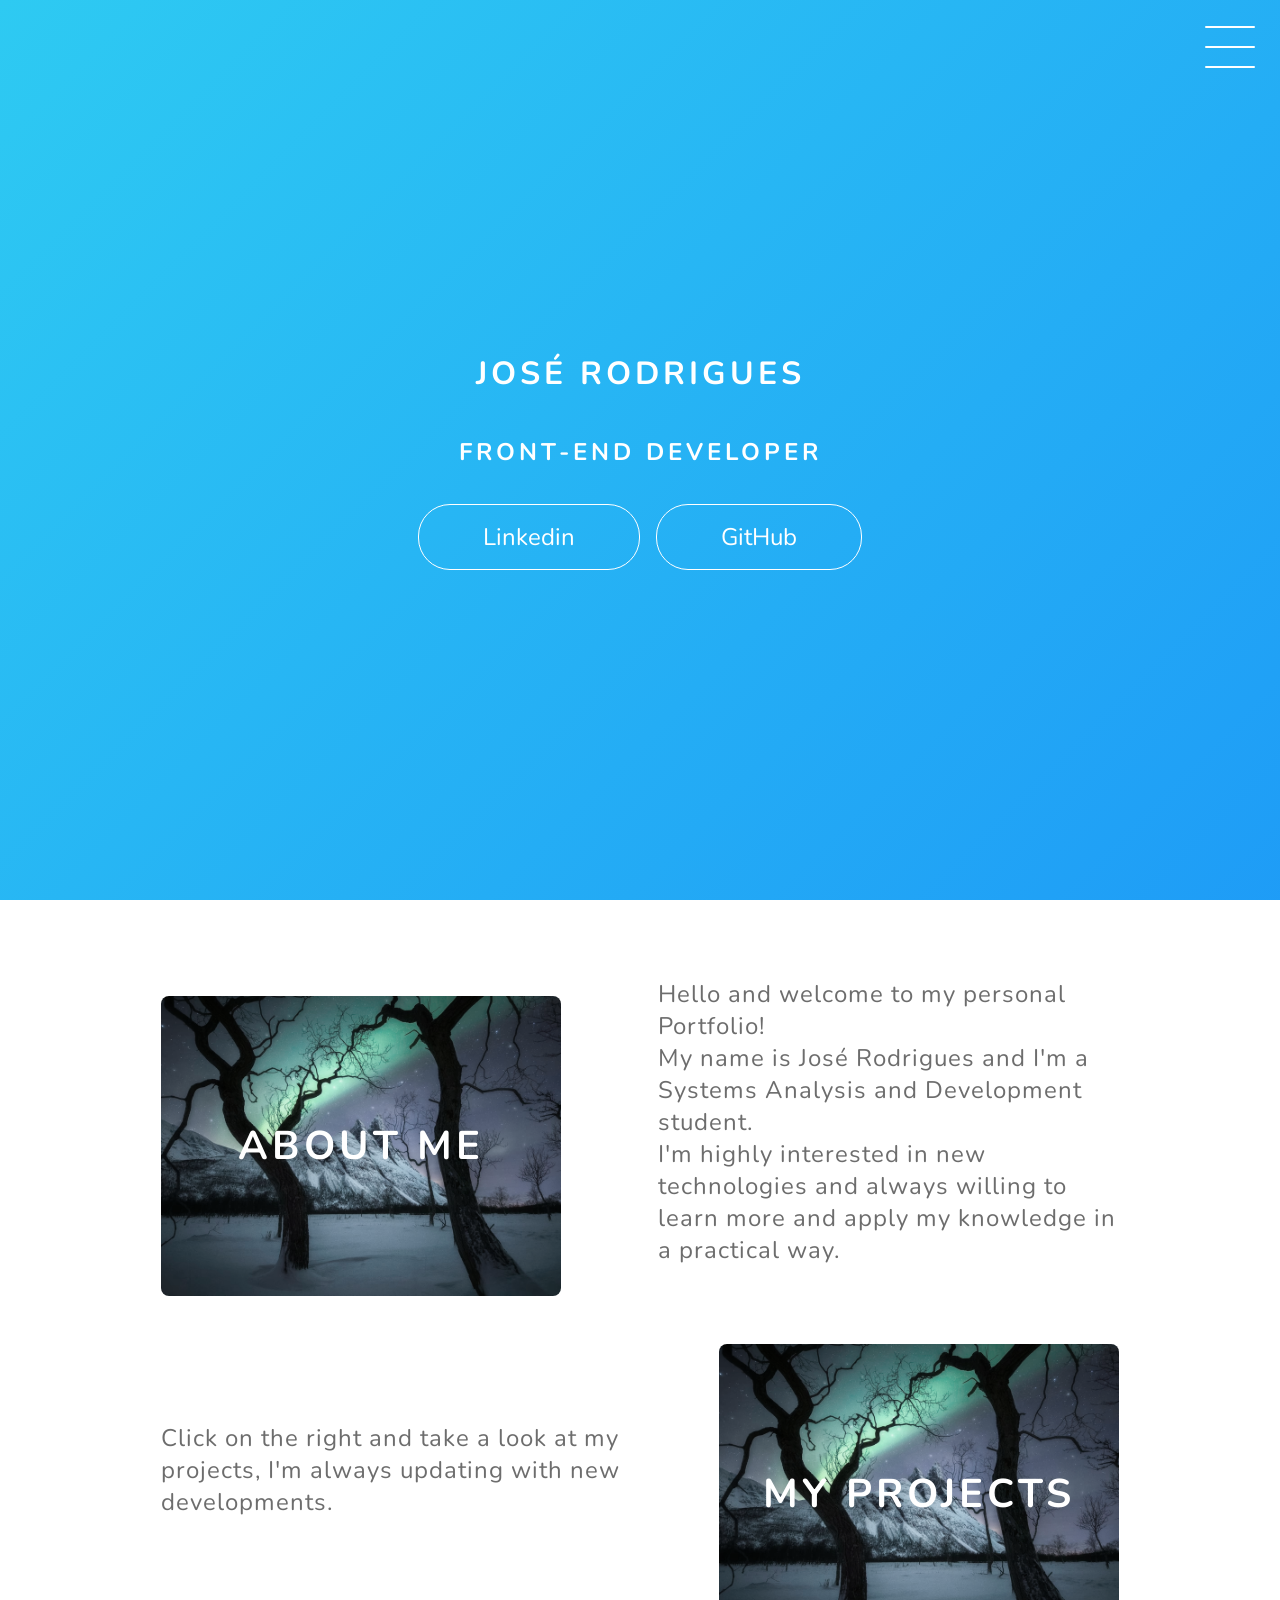
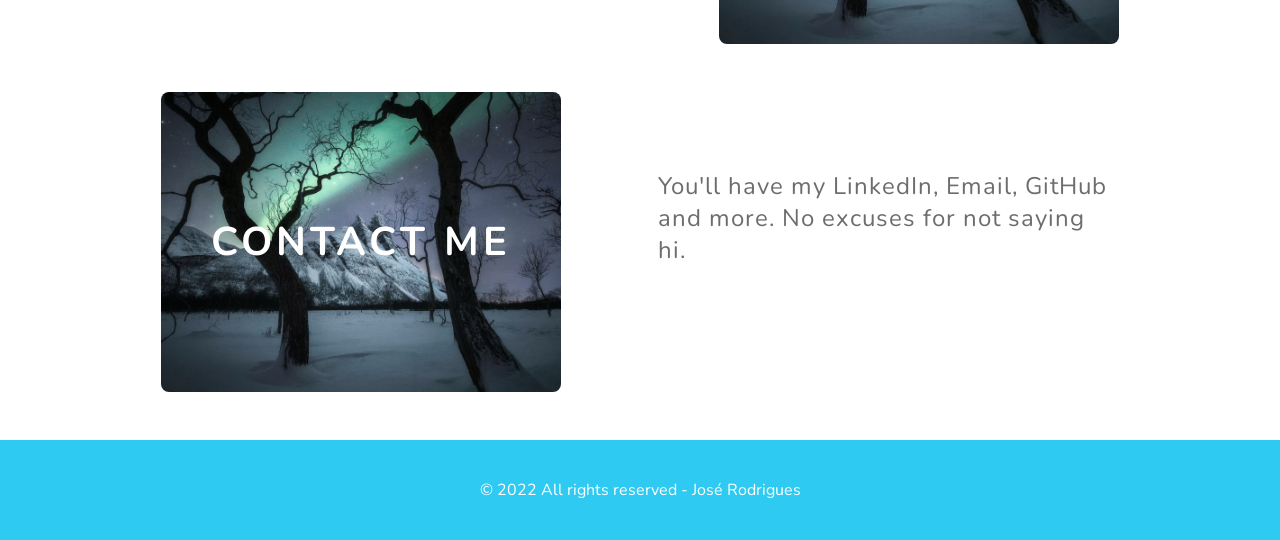
==== portugues.html @ 573254d4 "Landing page" ====
<!DOCTYPE html>
<html lang="pt-BR">
<head>
    <meta charset="UTF-8">
    <meta http-equiv="X-UA-Compatible" content="IE=edge">
    <meta name="viewport" content="width=device-width, initial-scale=1.0">
    <link rel="stylesheet" href="assets/css/styles.css">
    <title>José Rodrigues</title>
</head>
<body>
    <header class="header-wrapper">
        <div class="header">
            <div class="checkbox-container">
                <div class="checkbox-wrapper">
                    <input type="checkbox" id="toggle">
                    <label class="checkbox" for="toggle">
                        <div class="trace"></div>
                        <div class="trace"></div>
                        <div class="trace"></div>
                    </label>
                    <div class="menu"></div>
                    <nav class="menu-items">
                        <ul>
                            <li>
                                <a href="#">Home</a>
                            </li>
                            <li>
                                <a href="#">About</a>
                            </li>
                            <li>
                                <a href="#">Projects</a>
                            </li>
                        </ul>
                    </nav>
                </div>
            </div>
        </div>
        <h1>José Rodrigues</h1>
        <h2>Front-end Developer</h2>
        <div class="social-media">
            <a href="https://www.linkedin.com/in/jos%C3%A9-rodrigues-dos-santos-neto-5b7430237/" target="_blank">Linkedin</a>
            <a href="https://github.com/jrsnetodev" target="_blank">GitHub</a>
        </div>
    </header>
    <main class="container">
        <div class="card-container">
            <div class="card">
                <div class="card-wrapper">
                    <h2>About me</h2>
                    <p>A little bit about me</p>
                </div>
            </div>
            <div class="card-text">
                Hello and welcome to my personal Portfolio!<br>
                My name is José Rodrigues and I'm a Systems Analysis and Development student.<br>
                I'm highly interested in new technologies and always willing to learn more and apply my knowledge in a practical way.
            </div>
        </div>
        <div class="card-container">
            <div class="card-text">
                Click on the right and take a look at my projects, I'm always updating with new developments.
            </div>
            <div class="card">
                <div class="card-wrapper">
                    <h2>My projects</h2>
                    <p>Take a look at my projects</p>
                </div>
            </div>
        </div>
        <div class="card-container">
            <div class="card">
                <div class="card-wrapper">
                    <h2>Contact me</h2>
                    <p>Don't be shy contact me</p>
                </div>
            </div>
            <div class="card-text">
                You'll have my LinkedIn, Email, GitHub and more. No excuses for not saying hi.
            </div>
        </div>
    </main>
    <footer class="footer">
        © 2022 All rights reserved - José Rodrigues
    </footer>
</body>
</html>
---- assets/css/styles.css ----
@import url('https://fonts.googleapis.com/css2?family=Montserrat:wght@900&family=Nunito:wght@300&family=Open+Sans:ital,wght@0,400;0,700;1,400&family=Ubuntu:ital,wght@0,300;0,400;0,500;0,700;1,300;1,400;1,500;1,700&display=swap');

body {
    padding: 0;
    margin: 0;
    color: #ffffff;
    font-family: 'Nunito', sans-serif;
}
/* HEADER */
.header-wrapper {
    height: 100vh;
    width: 100%;
    background: linear-gradient(-45deg, #0539ca, #0F4FFB, #198DF8, #2ECAF2);
    background-size: 400% 400%;
    display: flex;
    flex-direction: column;
    align-items: center;
    justify-content: center;
    position: relative;
    animation: backgroundTransition 8s ease-in-out infinite;
}
h1 {
    text-transform: uppercase;
    letter-spacing: 4px;
}
h2 {
    text-transform: uppercase;
    letter-spacing: 4px;
}
.social-media {
    margin-top: 1rem;
    display: flex;
}
.social-media a {
    text-decoration: none;
    color: #ffffff;
    font-size: 24px;
    margin: 0 8px;
    padding: 1rem 4rem;
    border: 1px solid #ffffff;
    border-radius: 32px;
    min-width: 4rem;
    display: flex;
    justify-content: center;
    align-items: center;
    transition: 0.5s cubic-bezier(0.55, 0.025, 0.675, 0.97);
}
a:hover {
    color: #0F4FFB;
    background-color: #ffffff;
}
@keyframes backgroundTransition {
    0% {
        background-position: 0% 80%;
    }
    50% {
        background-position: 80% 100%;
    }
    100% {
        background-position: 0% 90%;
    }
}
/* MENU HAMBURGUER */
.checkbox-container {
    display: flex;
    justify-content: center;
    align-items: center;
    position: fixed;
    top: 0;
    right: 0;
    z-index: 999;
}
.checkbox {
    height: 100px;
    width: 100px;
    position: absolute;
    top: 0;
    right: 0;
    display: flex;
    justify-content: center;
    cursor: pointer;
    z-index: 9999;
    transition: 400ms ease-in-out 0s;
}
.checkbox .trace {
    width: 50px;
    height: 2px;
    background-color: #ffffff;
    position: absolute;
    border-radius: 4px;
    transition: 0.5s ease-in-out;
}
.checkbox .trace:nth-child(1){
    top: 26px;
    transform: rotate(0);
}
.checkbox .trace:nth-child(2){
    top: 46px;
    transform: rotate(0);
}
.checkbox .trace:nth-child(3){
    top: 66px;
    transform: rotate(0);
}
#toggle {
    display: none;
}
/* MENU */
.menu {
    position: absolute;
    top: 28px;
    right: 30px;
    background: transparent;
    height: 40px;
    width: 40px;
    border-radius: 50%;
    z-index: -1;
    transition: 400ms ease-in-out 0s;
}
.menu-items {
    position: fixed;
    top: 0;
    left: 0;
    width: 100%;
    height: 100vh;
    display: flex;
    justify-content: center;
    align-items: center;
    z-index: 2;
    opacity: 0;
    visibility: hidden;
    transition: 400ms ease-in-out 0s;
}
.menu-items ul {
    list-style-type: none;
}
.menu-items ul li a {
    margin: 10px 0;
    color: #0F4FFB;
    text-decoration: none;
    text-transform: uppercase;
    letter-spacing: 4px;
    font-size: 40px;
}
/* ANIMAÇÃO DO MENU */
#toggle:checked + .checkbox .trace:nth-child(1) {
    transform: rotate(45deg);
    background-color: #0F4FFB;
    top: 47px;
}
#toggle:checked + .checkbox .trace:nth-child(2) {
    transform: translate(-100px);
    width: 30px;
    visibility: hidden;
    opacity: 0;
}
#toggle:checked + .checkbox .trace:nth-child(3) {
    transform: rotate(-45deg);
    background-color: #0F4FFB;
    top: 48px;
}
#toggle:checked + .checkbox {
    background-color: white;
}
#toggle:checked ~ .menu {
    z-index: 1;
    top: -100vh;
    right: -50vw;
    width: 155vw;
    height: 250vh;
    background-color: #ffffff;
}
#toggle:checked ~ .menu-items {
    visibility: visible;
    opacity: 1;
}
/* CARDS STYLES */
.container {
    width: 100%;
    height: auto;
    display: flex;
    flex-direction: column;
    justify-content: space-evenly;
    align-items: center;
    margin: 3rem 0;
}
.card-container {
    display: flex;
    align-items: center;
    justify-content: space-evenly;
    width: 90%;
}
.card {
    height: 300px;
    width: 400px;
    border-radius: 8px;
    margin: 3rem 0 0 0;
    background-image: url(../images/landscape.avif);
    background-position: center;
    background-repeat: no-repeat;
    background-size: cover;
    display: flex;
    justify-content: center;
    align-items: center;
    filter: grayscale(0.5);
    color: #ffffff;
    cursor: pointer;
    transition: 0.3s;
}
.card-text {
    width: 40%;
/*     font-family: sans-serif; */
    letter-spacing: 1px;
    color: rgb(109, 109, 109);
    font-size: 1.5rem;
}
.card-wrapper {
    text-align: center;
    display: flex;
    flex-direction: column;
    justify-content: center;
    align-items: center;
    position: relative;
}
.card-wrapper::before{
    content: '';
    position: absolute;
    height: 100px;
    width: 100px;
    display: block;
    border: 1px solid #ffffff;
    opacity: 0;
    transition: 0.3s;
    border-radius: 8px;
}
.card-wrapper h2 {
    font-size: 40px;
    text-transform: uppercase;
    letter-spacing: 4px;
    margin: 0;
    transition: 0.3s;
}
.card-wrapper p {
    font-size: 0;
    visibility: hidden;
    opacity: 0;
    font-weight: bold;
    text-transform: uppercase;
    transition: 0.3s;
}
.card:hover > .card-wrapper::before {
    height: 250px;
    width: 350px;
    opacity: 1;
}
.card:hover > .card-wrapper p {
    font-size: 14px;
    opacity: 1;
    visibility: visible;
}
.card:hover {
    filter: unset;
}
/* FOOTER */
.footer {
    height: 100px;
    width: 100%;
    display: flex;
    justify-content: center;
    align-items: center;
    background-color: #2ECAF2;
}
/* RESPONSIVO */
@media (max-width: 800px) {
    .social-media {
        display: flex;
        flex-direction: column;
    }
    .container {
        margin-top: 0;
    }
    .card-container {
        flex-direction: column;
    }
    .container .card-container:nth-child(1),
    .container .card-container:nth-child(3) {
        flex-direction: column-reverse;
    }
    .card {
        height: 250px;
        width: 250px;
    }
    .card-text {
        width: 90%;
        margin-top: 2rem;
        text-align: center;
    }
    .card:hover > .card-wrapper::before {
        height: 190px;
        width: 190px;
    }
}
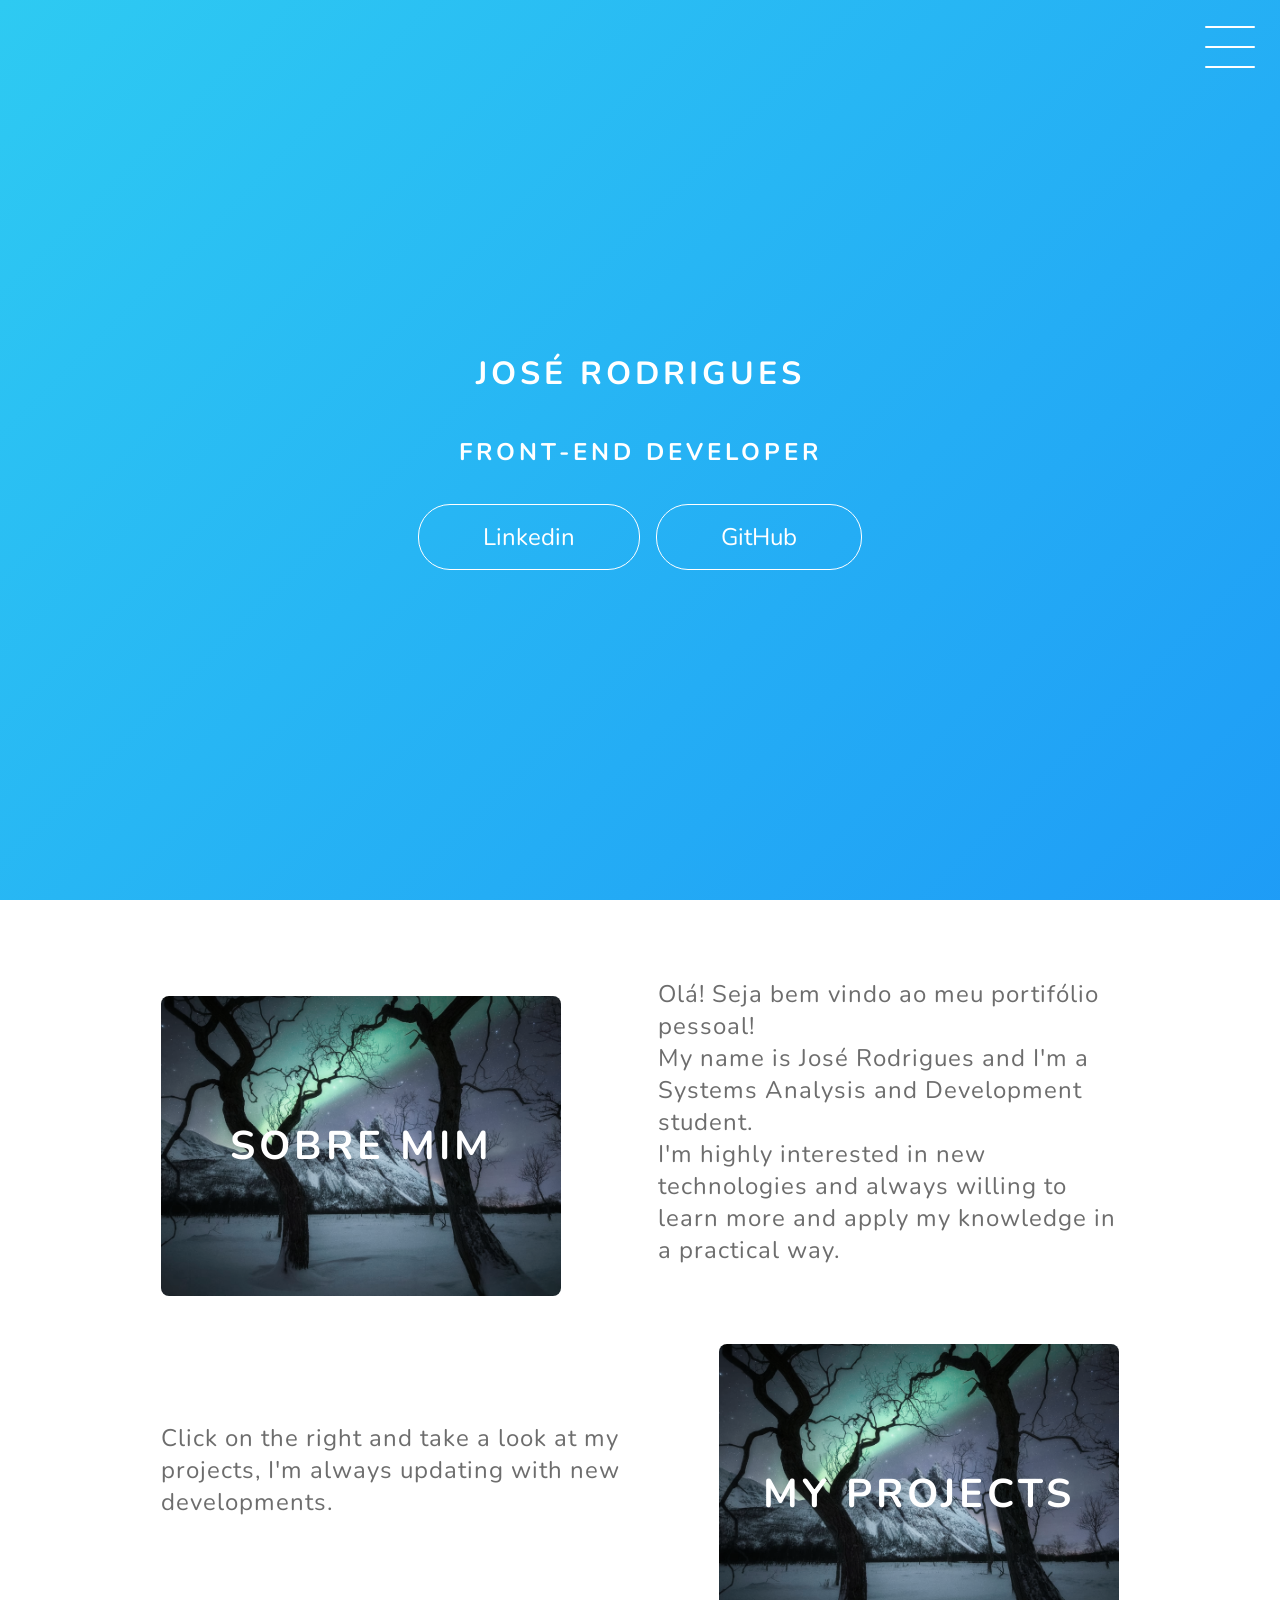
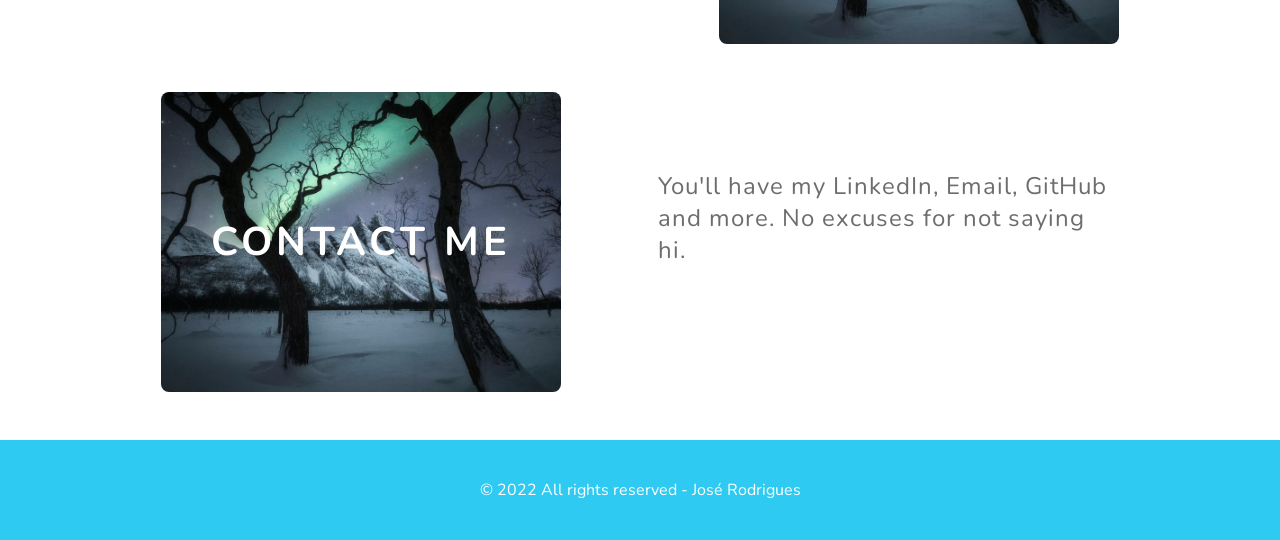
==== commit 11bd231c: "Landing page" ====
--- a/portugues.html
+++ b/portugues.html
@@ -25,10 +25,10 @@
                                 <a href="#">Home</a>
                             </li>
                             <li>
-                                <a href="#">About</a>
+                                <a href="#">Sobre</a>
                             </li>
                             <li>
-                                <a href="#">Projects</a>
+                                <a href="#">Projetos</a>
                             </li>
                         </ul>
                     </nav>
@@ -46,12 +46,12 @@
         <div class="card-container">
             <div class="card">
                 <div class="card-wrapper">
-                    <h2>About me</h2>
-                    <p>A little bit about me</p>
+                    <h2>Sobre mim</h2>
+                    <p>Um pouco sobre mim</p>
                 </div>
             </div>
             <div class="card-text">
-                Hello and welcome to my personal Portfolio!<br>
+                Olá! Seja bem vindo ao meu portifólio pessoal!<br>
                 My name is José Rodrigues and I'm a Systems Analysis and Development student.<br>
                 I'm highly interested in new technologies and always willing to learn more and apply my knowledge in a practical way.
             </div>
--- a/assets/css/styles.css
+++ b/assets/css/styles.css
@@ -19,6 +19,16 @@
     position: relative;
     animation: backgroundTransition 8s ease-in-out infinite;
 }
+/* Botões de linguagem */
+#botao-ingles {
+    position: absolute;
+    top: 26px;
+}
+#botao-portugues {
+    position: absolute;
+    top: 26px;
+}
+
 h1 {
     text-transform: uppercase;
     letter-spacing: 4px;
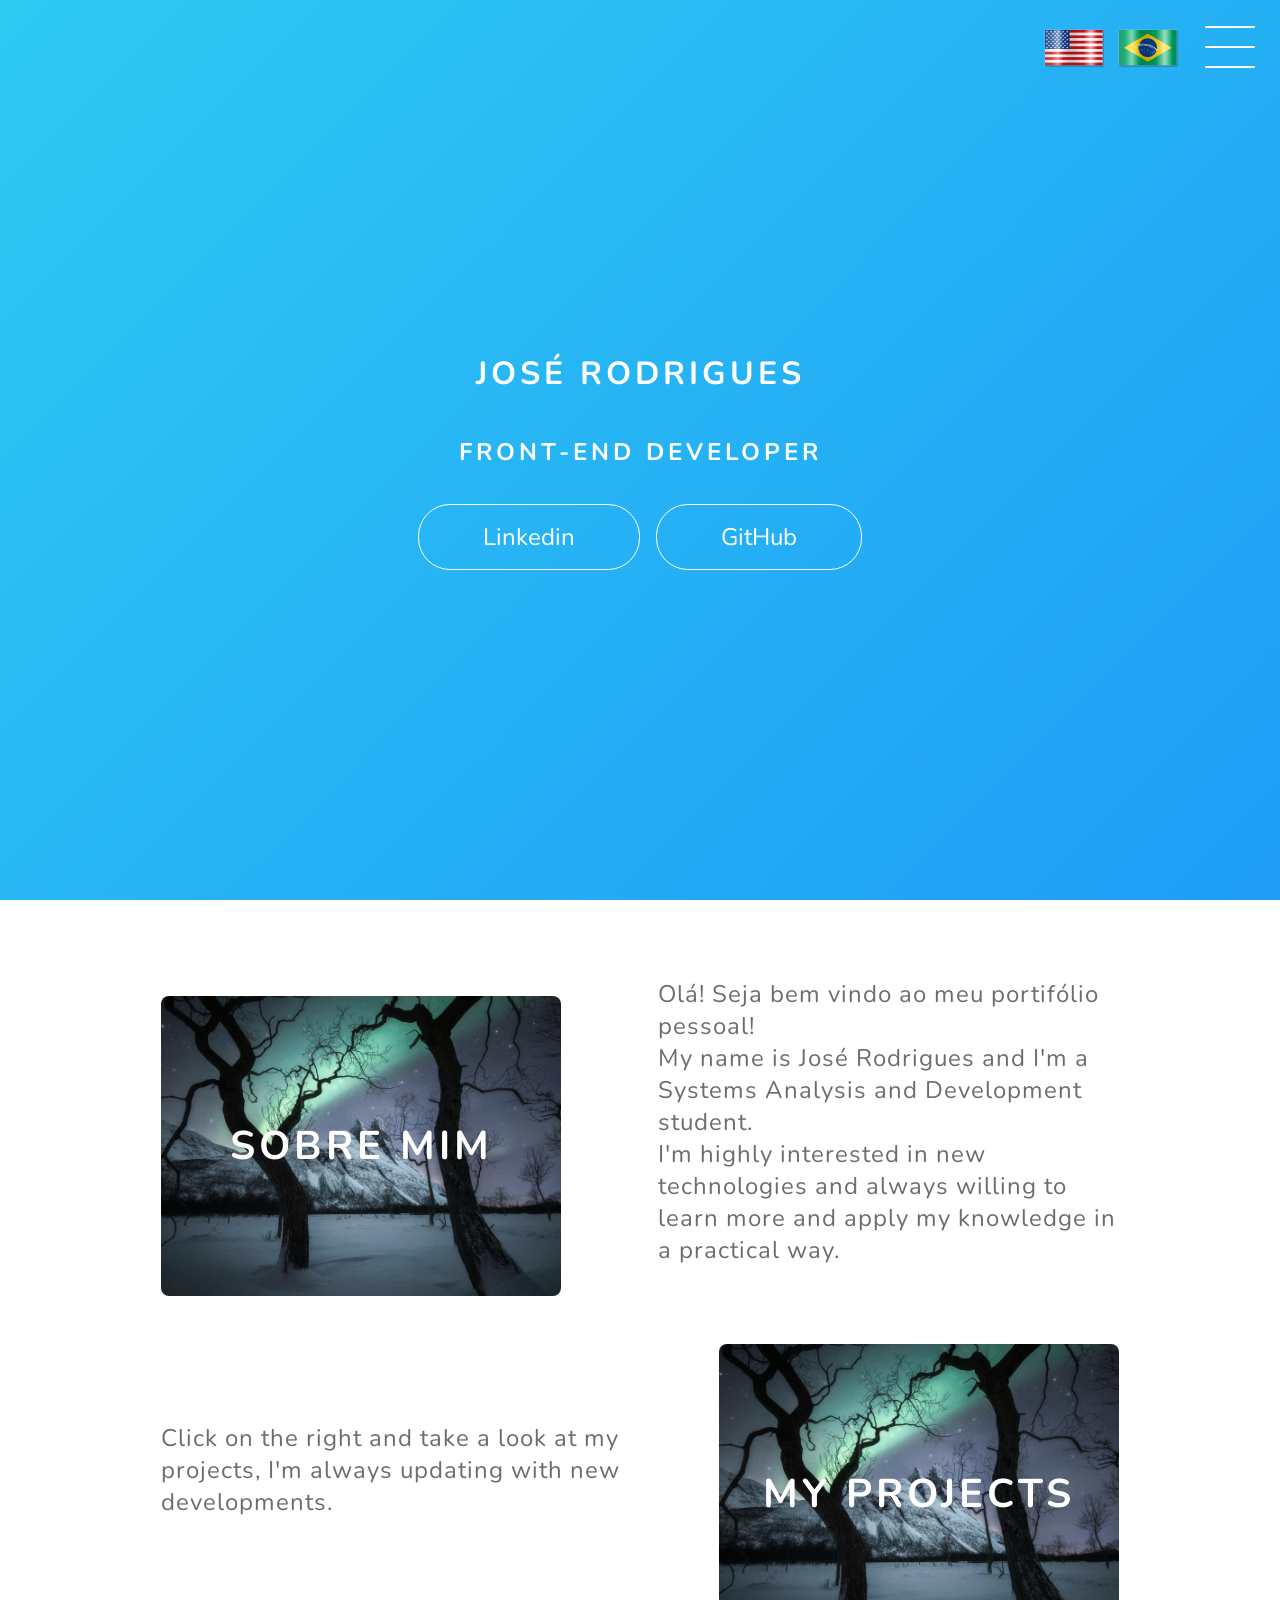
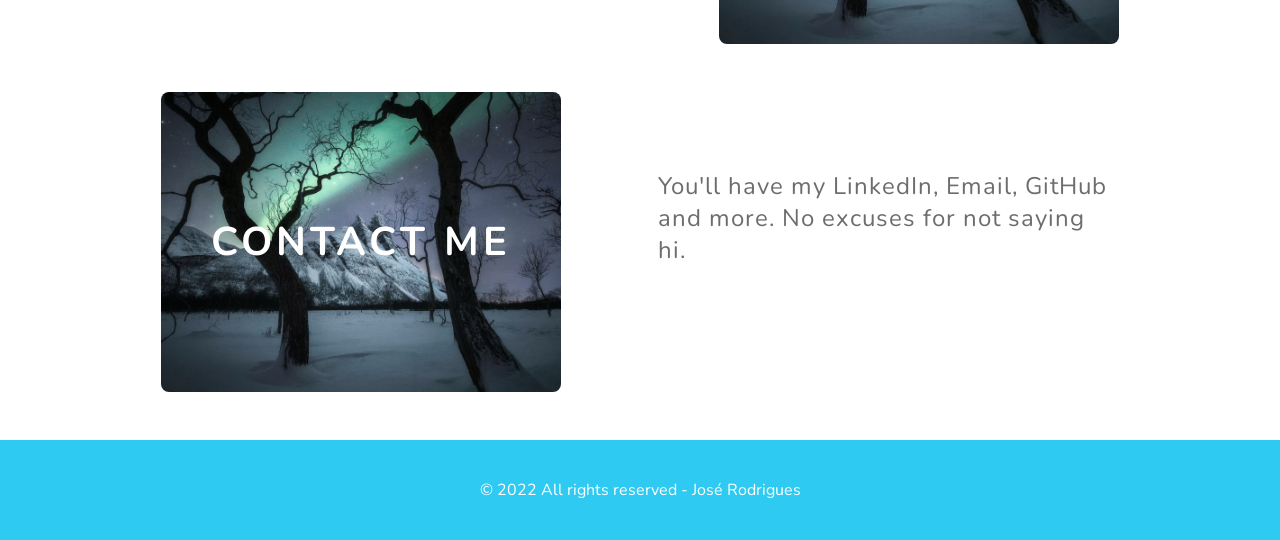
==== commit d06d29c0: "Landing page" ====
--- a/portugues.html
+++ b/portugues.html
@@ -9,6 +9,10 @@
 </head>
 <body>
     <header class="header-wrapper">
+        <div class="botoes-de-linguagem">
+            <a id="botao-ingles" href="index.html"></a>
+            <a id="botao-portugues" href="#"></a>
+        </div>
         <div class="header">
             <div class="checkbox-container">
                 <div class="checkbox-wrapper">
--- a/assets/css/styles.css
+++ b/assets/css/styles.css
@@ -20,13 +20,24 @@
     animation: backgroundTransition 8s ease-in-out infinite;
 }
 /* Botões de linguagem */
+.botoes-de-linguagem {
+    width: auto;
+    height: auto;
+    position: absolute;
+    display: flex;
+    top: 16px;
+    right: 100px;  
+}
 #botao-ingles {
-    position: absolute;
-    top: 26px;
+background-image: url(../images/FlagOfUsa.png);
+width: 64px;
+height: 64px;
+margin: 0 10px;
 }
 #botao-portugues {
-    position: absolute;
-    top: 26px;
+background-image: url(../images/FlagOfBrazil.png);
+width: 64px;
+height: 64px;
 }
 
 h1 {
@@ -55,7 +66,7 @@
     align-items: center;
     transition: 0.5s cubic-bezier(0.55, 0.025, 0.675, 0.97);
 }
-a:hover {
+.social-media a:hover {
     color: #0F4FFB;
     background-color: #ffffff;
 }
@@ -75,7 +86,7 @@
     display: flex;
     justify-content: center;
     align-items: center;
-    position: fixed;
+    position: absolute;
     top: 0;
     right: 0;
     z-index: 999;
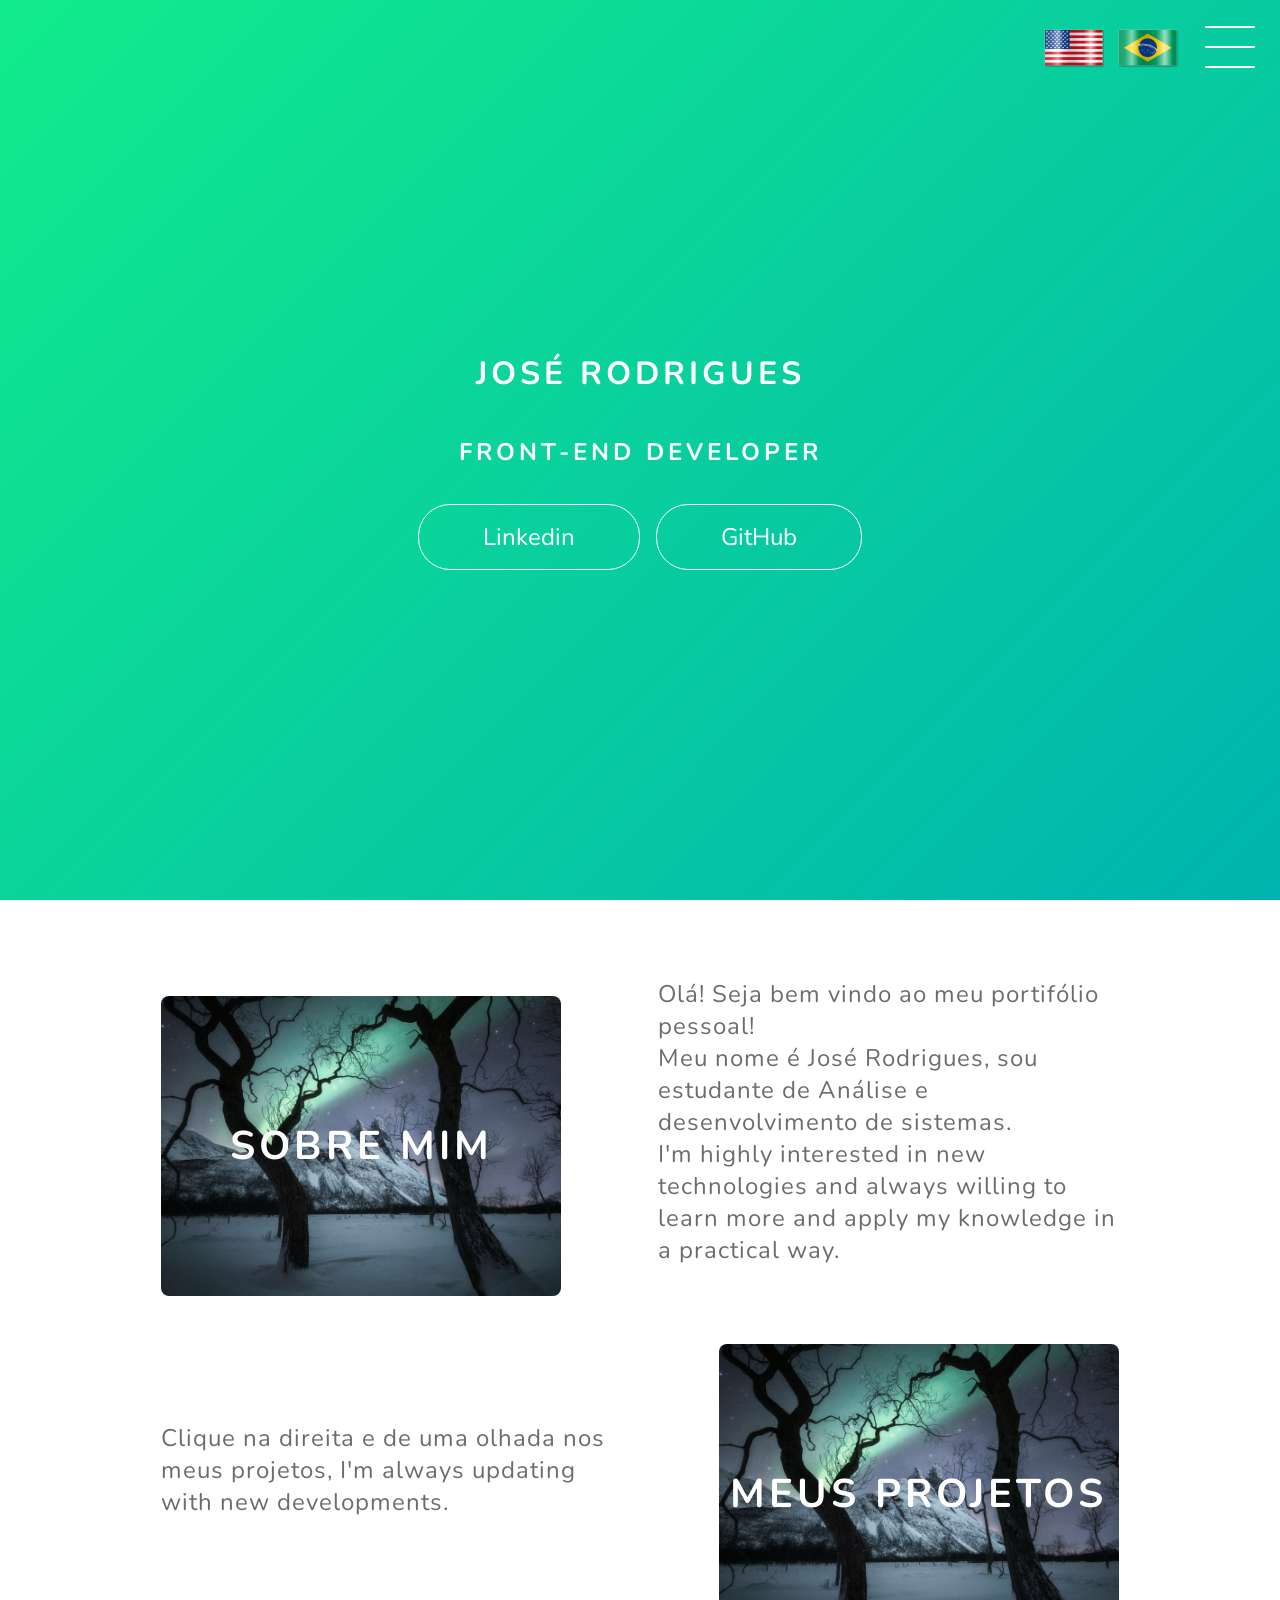
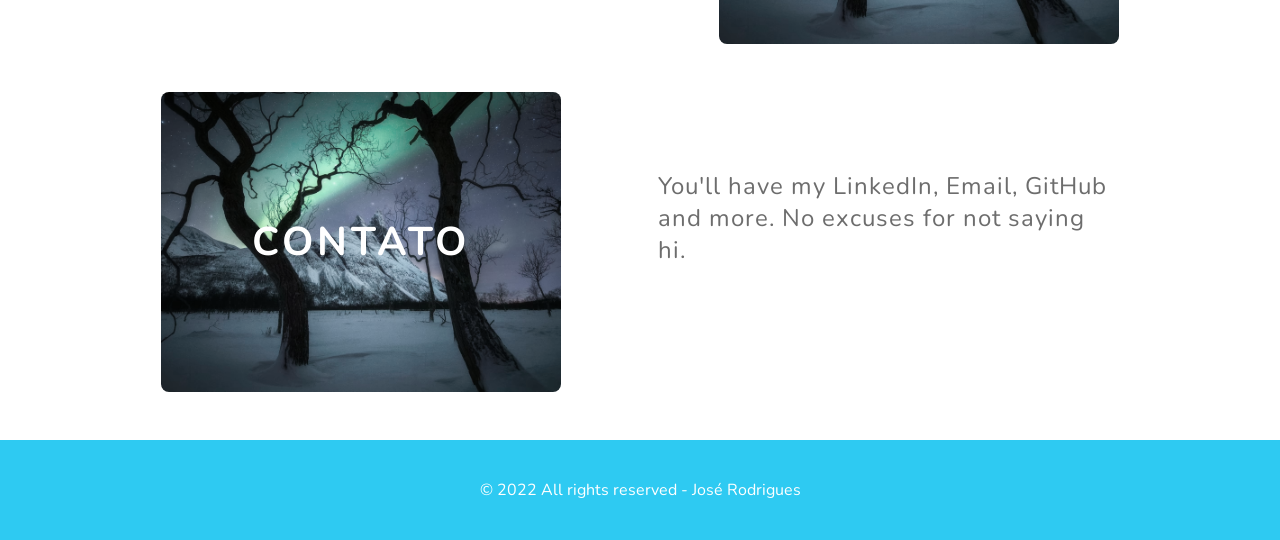
==== commit fa20c977: "New color" ====
--- a/portugues.html
+++ b/portugues.html
@@ -26,7 +26,7 @@
                     <nav class="menu-items">
                         <ul>
                             <li>
-                                <a href="#">Home</a>
+                                <a href="#">Inicio</a>
                             </li>
                             <li>
                                 <a href="#">Sobre</a>
@@ -56,17 +56,17 @@
             </div>
             <div class="card-text">
                 Olá! Seja bem vindo ao meu portifólio pessoal!<br>
-                My name is José Rodrigues and I'm a Systems Analysis and Development student.<br>
+                Meu nome é José Rodrigues, sou estudante de Análise e desenvolvimento de sistemas.<br>
                 I'm highly interested in new technologies and always willing to learn more and apply my knowledge in a practical way.
             </div>
         </div>
         <div class="card-container">
             <div class="card-text">
-                Click on the right and take a look at my projects, I'm always updating with new developments.
+                Clique na direita e de uma olhada nos meus projetos, I'm always updating with new developments.
             </div>
             <div class="card">
                 <div class="card-wrapper">
-                    <h2>My projects</h2>
+                    <h2>Meus projetos</h2>
                     <p>Take a look at my projects</p>
                 </div>
             </div>
@@ -74,7 +74,7 @@
         <div class="card-container">
             <div class="card">
                 <div class="card-wrapper">
-                    <h2>Contact me</h2>
+                    <h2>Contato</h2>
                     <p>Don't be shy contact me</p>
                 </div>
             </div>
--- a/assets/css/styles.css
+++ b/assets/css/styles.css
@@ -10,7 +10,7 @@
 .header-wrapper {
     height: 100vh;
     width: 100%;
-    background: linear-gradient(-45deg, #0539ca, #0F4FFB, #198DF8, #2ECAF2);
+    background: linear-gradient(-45deg,  #120537, #003f7e, #0079ac, #00b4af, #12eb8c);
     background-size: 400% 400%;
     display: flex;
     flex-direction: column;
